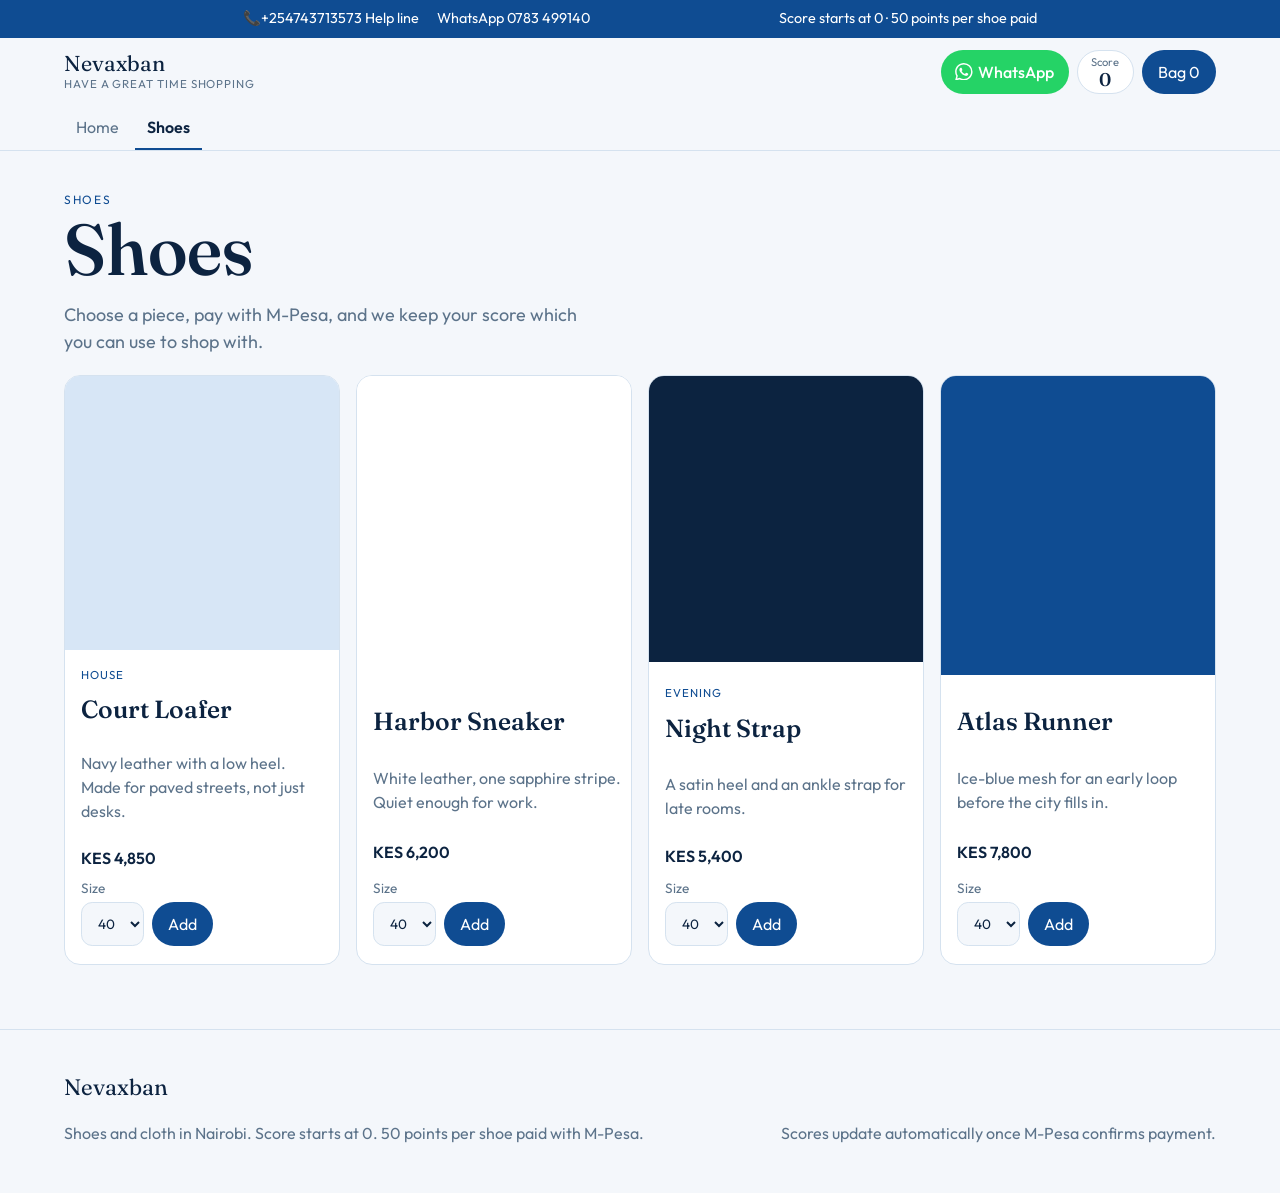
==== sneakers.html @ c4f387df "Add files via upload" ====
<!DOCTYPE html>
<html lang="en">
<head>
  <meta charset="utf-8" />
  <meta name="viewport" content="width=device-width, initial-scale=1" />
  <title>Shoes · Nevaxban</title>
  <meta name="description" content="Nevaxban — shoes in Nairobi. Pay with M-Pesa. Your score starts at 0." />
  <link rel="preconnect" href="https://fonts.googleapis.com" />
  <link rel="preconnect" href="https://fonts.gstatic.com" crossorigin />
  <link href="https://fonts.googleapis.com/css2?family=Fraunces:opsz,wght@9..144,560&family=Outfit:wght@400;500;600&display=swap" rel="stylesheet" />
  <link rel="stylesheet" href="styles.css" />
</head>
<body>
  <p class="banner">
    <a href="tel:+254743713573" style="color: inherit; text-decoration: none;">📞+254743713573 Help line</a>
    &nbsp;&nbsp;&nbsp;&nbsp;
    <a href="https://wa.me/254783499140" target="_blank" rel="noopener" style="color: inherit; text-decoration: none;">WhatsApp 0783 499140</a>
    &nbsp;&nbsp;&nbsp;&nbsp;&nbsp;&nbsp;&nbsp;&nbsp;&nbsp;&nbsp;&nbsp;&nbsp;&nbsp;&nbsp;&nbsp;&nbsp;&nbsp;&nbsp;&nbsp;&nbsp;&nbsp;&nbsp;&nbsp;&nbsp;&nbsp;&nbsp;&nbsp;&nbsp;&nbsp;&nbsp;&nbsp;&nbsp;&nbsp;&nbsp;&nbsp;&nbsp;&nbsp;&nbsp;&nbsp;&nbsp;&nbsp;&nbsp;&nbsp;&nbsp;&nbsp;&nbsp;&nbsp;&nbsp;&nbsp;&nbsp;&nbsp;&nbsp;&nbsp;&nbsp;&nbsp;&nbsp;&nbsp;&nbsp;&nbsp;&nbsp;&nbsp;
    Score starts at 0 · 50 points per shoe paid
  </p>
  <header class="header">
    <div class="bar">
      <a class="wordmark" href="index.html">Nevaxban<small>Have a great time shopping</small></a>
      <div class="actions">
        <a class="wa-btn" href="https://wa.me/254783499140" target="_blank" rel="noopener" aria-label="WhatsApp 0783 499140">
          <svg viewBox="0 0 24 24" aria-hidden="true" fill="currentColor"><path d="M17.472 14.382c-.297-.149-1.758-.867-2.03-.967-.273-.099-.471-.148-.67.15-.197.297-.767.966-.94 1.164-.173.199-.347.223-.644.075-.297-.15-1.255-.463-2.39-1.475-.883-.788-1.48-1.761-1.653-2.059-.173-.297-.018-.458.13-.606.134-.133.298-.347.446-.52.149-.174.198-.298.298-.497.099-.198.05-.371-.025-.52-.075-.149-.669-1.612-.916-2.207-.242-.579-.487-.5-.669-.51-.173-.008-.371-.01-.57-.01-.198 0-.52.074-.792.372-.272.297-1.04 1.016-1.04 2.479 0 1.462 1.065 2.875 1.213 3.074.149.198 2.096 3.2 5.077 4.487.709.306 1.262.489 1.694.625.712.227 1.36.195 1.871.118.571-.085 1.758-.719 2.006-1.413.248-.694.248-1.289.173-1.413-.074-.124-.272-.198-.57-.347m-5.421 7.403h-.004a9.87 9.87 0 01-5.031-1.378l-.361-.214-3.741.982.998-3.648-.235-.374a9.86 9.86 0 01-1.51-5.26c.001-5.45 4.436-9.884 9.888-9.884 2.64 0 5.122 1.03 6.988 2.898a9.825 9.825 0 012.893 6.994c-.003 5.45-4.435 9.884-9.885 9.884m8.413-18.297A11.815 11.815 0 0012.05 0C5.495 0 .16 5.335.157 11.892c0 2.096.547 4.142 1.588 5.945L.057 24l6.305-1.654a11.882 11.882 0 005.683 1.448h.005c6.554 0 11.89-5.335 11.893-11.893a11.821 11.821 0 00-3.48-8.413z"/></svg>
          WhatsApp
        </a>
        <a class="score-pill" href="index.html#score" aria-label="Credit score">
          <span>Score</span>
          <strong data-score>0</strong>
        </a>
        <button class="bag-btn" type="button" data-open-bag>Bag <span data-bag-count>0</span></button>
      </div>
    </div>
    <nav class="nav" aria-label="Shop">
      <a href="index.html">Home</a>
      <a href="sneakers.html" aria-current="page">Shoes</a>
    </nav>
  </header>

  <main class="wrap">
    <section class="section">
      <p class="kicker">Shoes</p>
      <h1>Shoes</h1>
      <p class="lede">Choose a piece, pay with M-Pesa, and we keep your score which you can use to shop with.</p>
      <div class="rail">
        <article class="card" data-id="shoe-court" data-name="Court Loafer" data-price="4850">
          <div class="plate tone-court" data-look="court"></div>
          <div class="card-body">
            <p class="badge">House</p>
            <h3>Court Loafer</h3>
            <p class="blurb">Navy leather with a low heel. Made for paved streets, not just desks.</p>
            <p class="price">KES 4,850</p>
            <div class="row">
              <label>Size
                <select aria-label="Size for Court Loafer">
                  <option>36</option><option>37</option><option>38</option><option>39</option>
                  <option selected>40</option><option>41</option><option>42</option><option>43</option>
                  <option>44</option><option>45</option>
                </select>
              </label>
              <button class="add" type="button" data-add>Add</button>
            </div>
          </div>
        </article>
        <article class="card" data-id="shoe-harbor" data-name="Harbor Sneaker" data-price="6200">
          <div class="plate tone-harbor" data-look="harbor"></div>
          <div class="card-body">
            <h3>Harbor Sneaker</h3>
            <p class="blurb">White leather, one sapphire stripe. Quiet enough for work.</p>
            <p class="price">KES 6,200</p>
            <div class="row">
              <label>Size
                <select aria-label="Size for Harbor Sneaker">
                  <option>36</option><option>37</option><option>38</option><option>39</option>
                  <option selected>40</option><option>41</option><option>42</option><option>43</option>
                  <option>44</option><option>45</option>
                </select>
              </label>
              <button class="add" type="button" data-add>Add</button>
            </div>
          </div>
        </article>
        <article class="card" data-id="shoe-night" data-name="Night Strap" data-price="5400">
          <div class="plate tone-night" data-look="night"></div>
          <div class="card-body">
            <p class="badge">Evening</p>
            <h3>Night Strap</h3>
            <p class="blurb">A satin heel and an ankle strap for late rooms.</p>
            <p class="price">KES 5,400</p>
            <div class="row">
              <label>Size
                <select aria-label="Size for Night Strap">
                  <option>36</option><option>37</option><option>38</option><option>39</option>
                  <option selected>40</option><option>41</option><option>42</option><option>43</option>
                  <option>44</option><option>45</option>
                </select>
              </label>
              <button class="add" type="button" data-add>Add</button>
            </div>
          </div>
        </article>
        <article class="card" data-id="shoe-atlas" data-name="Atlas Runner" data-price="7800">
          <div class="plate tone-atlas" data-look="atlas"></div>
          <div class="card-body">
            <h3>Atlas Runner</h3>
            <p class="blurb">Ice-blue mesh for an early loop before the city fills in.</p>
            <p class="price">KES 7,800</p>
            <div class="row">
              <label>Size
                <select aria-label="Size for Atlas Runner">
                  <option>36</option><option>37</option><option>38</option><option>39</option>
                  <option selected>40</option><option>41</option><option>42</option><option>43</option>
                  <option>44</option><option>45</option>
                </select>
              </label>
              <button class="add" type="button" data-add>Add</button>
            </div>
          </div>
        </article>
      </div>
    </section>
  </main>

  <footer class="footer">
    <div class="footer-inner">
      <div>
        <p class="wordmark">Nevaxban</p>
        <p class="muted">Shoes and cloth in Nairobi. Score starts at 0. 50 points per shoe paid with M-Pesa.</p>
      </div>
      <p class="muted">Scores update automatically once M-Pesa confirms payment.</p>
    </div>
  </footer>

  <div class="backdrop" id="backdrop" hidden data-close-bag></div>
  <aside class="drawer" id="drawer" hidden aria-label="Bag">
    <div class="drawer-head">
      <h2>Your bag</h2>
      <button class="ghost" type="button" data-close-bag>Close</button>
    </div>
    <div id="lines"></div>
    <form id="pay-form">
      <label>M-Pesa number
        <input id="phone" name="phone" inputmode="tel" autocomplete="tel" placeholder="0712 345 678" />
      </label>
      <p class="note" id="pay-note"></p>
      <button class="pay" type="submit">Pay with M-Pesa</button>
    </form>
  </aside>
  <script src="shop.js"></script>
</body>
</html>
---- styles.css ----
:root {
  --paper: #f4f7fb;
  --surface: #ffffff;
  --ink: #0c2340;
  --muted: #5c738a;
  --mist: #e7eef6;
  --line: #d5e2ef;
  --sapphire: #0f4c92;
  --ice: #d7e6f6;
  --sans: "Outfit", "Avenir Next", "Segoe UI", sans-serif;
  --display: "Fraunces", "Iowan Old Style", Palatino, Georgia, serif;
}

* { box-sizing: border-box; }

html { color-scheme: light; }

body {
  margin: 0;
  background: var(--paper);
  color: var(--ink);
  font-family: var(--sans);
  line-height: 1.5;
}

a { color: inherit; text-decoration: none; }

button, select, input { font: inherit; }

button { cursor: pointer; }

button:disabled { cursor: not-allowed; opacity: 0.45; }

:focus-visible {
  outline: 2px solid var(--sapphire);
  outline-offset: 2px;
}

.banner {
  margin: 0;
  background: var(--sapphire);
  color: var(--surface);
  text-align: center;
  font-size: 0.9rem;
  padding: 0.5rem 1rem;
}

.header {
  position: sticky;
  top: 0;
  z-index: 20;
  background: var(--paper);
  border-bottom: 1px solid var(--line);
}

.bar, .nav, .wrap, .footer-inner {
  width: min(72rem, calc(100% - 2rem));
  margin-inline: auto;
}

.bar {
  display: flex;
  align-items: center;
  justify-content: space-between;
  gap: 0.75rem;
  padding: 0.75rem 0;
}

.wordmark {
  font-family: var(--display);
  font-size: 1.35rem;
  line-height: 1;
}

.wordmark small {
  display: block;
  margin-top: 0.2rem;
  font-family: var(--sans);
  font-size: 0.72rem;
  letter-spacing: 0.08em;
  text-transform: uppercase;
  color: var(--muted);
}

.actions { display: flex; align-items: center; gap: 0.5rem; }

.score-pill, .bag-btn, .nav a, .add, .pay, .ghost {
  min-height: 2.75rem;
}

.score-pill {
  display: flex;
  flex-direction: column;
  align-items: center;
  justify-content: center;
  border: 1px solid var(--line);
  border-radius: 999px;
  padding: 0.15rem 0.85rem;
  background: var(--surface);
}

.score-pill span { font-size: 0.7rem; color: var(--muted); }

.score-pill strong {
  font-family: var(--display);
  font-size: 1.15rem;
  font-weight: 560;
  line-height: 1;
}

.bag-btn, .add, .pay {
  border: 0;
  border-radius: 999px;
  background: var(--sapphire);
  color: var(--surface);
}

.bag-btn { padding: 0 1rem; }

.bag-btn:hover, .add:hover, .pay:hover { background: var(--ink); }

.nav { display: flex; gap: 0.25rem; }

.nav a {
  display: inline-flex;
  align-items: center;
  padding: 0 0.75rem;
  border-bottom: 2px solid transparent;
  color: var(--muted);
}

.nav a[aria-current="page"] {
  color: var(--ink);
  border-color: var(--sapphire);
  font-weight: 600;
}

.hero {
  display: grid;
  gap: 2rem;
  align-items: center;
  padding: 2.5rem 0 1rem;
}

.kicker {
  margin: 0;
  font-size: 0.75rem;
  letter-spacing: 0.14em;
  text-transform: uppercase;
  color: var(--sapphire);
}

h1, h2, h3 { font-family: var(--display); font-weight: 560; }

h1 { margin: 0.4rem 0 0; font-size: clamp(3rem, 8vw, 4.5rem); line-height: 0.95; }

.lede { max-width: 34rem; font-size: 1.125rem; color: var(--muted); }

.hero-plates {
  display: grid;
  grid-template-columns: 1fr 1fr;
  overflow: hidden;
  border: 1px solid var(--line);
  border-radius: 1rem;
}

.score-panel {
  margin-top: 1.5rem;
  padding: 1.25rem;
  border: 1px solid var(--line);
  border-radius: 1rem;
  background: var(--surface);
  display: grid;
  gap: 0.35rem;
}

.score-panel strong {
  font-family: var(--display);
  font-size: 3rem;
  line-height: 1;
}

.section { padding: 2.5rem 0 1rem; }

.section h2 { margin: 0; font-size: 2rem; }

.rail {
  display: grid;
  gap: 1rem;
  margin-top: 1.25rem;
}

.card {
  display: grid;
  background: var(--surface);
  border: 1px solid var(--line);
  border-radius: 1rem;
  overflow: hidden;
}

.plate {
  aspect-ratio: 1;
  color: var(--ink);
}

.plate svg { width: 100%; height: 100%; display: block; }

.tone-court, .tone-atelier { background: var(--ice); }
.tone-harbor { background: var(--surface); }
.tone-indigo { background: var(--mist); }
.tone-night, .tone-rail { background: var(--ink); color: var(--ice); }
.tone-atlas, .tone-breeze { background: var(--sapphire); color: var(--ice); }
.tone-atelier { color: var(--sapphire); }

.card-body { padding: 1rem 1rem 1.1rem; display: grid; gap: 0.45rem; }

.badge {
  margin: 0;
  justify-self: start;
  font-size: 0.72rem;
  letter-spacing: 0.08em;
  text-transform: uppercase;
  color: var(--sapphire);
}

.card h3 { margin: 0; font-size: 1.55rem; }

.blurb, .muted { color: var(--muted); }

.price { margin: 0; font-weight: 600; }

.row { display: flex; gap: 0.5rem; align-items: end; }

label { display: grid; gap: 0.25rem; font-size: 0.85rem; color: var(--muted); }

select, input {
  min-height: 2.75rem;
  border: 1px solid var(--line);
  border-radius: 0.7rem;
  background: var(--paper);
  color: var(--ink);
  padding: 0 0.75rem;
}

.add { padding: 0 1rem; }

.footer { margin-top: 3rem; border-top: 1px solid var(--line); }

.footer-inner {
  display: flex;
  flex-direction: column;
  gap: 0.75rem;
  padding: 1.5rem 0 2rem;
}

.footer .wordmark { font-size: 1.4rem; }

.backdrop {
  position: fixed;
  inset: 0;
  background: rgb(12 35 64 / 0.4);
  z-index: 30;
}

.drawer {
  position: fixed;
  z-index: 40;
  top: 0;
  right: 0;
  height: 100%;
  width: min(24rem, 100%);
  background: var(--paper);
  border-left: 1px solid var(--line);
  padding: 1rem;
  display: flex;
  flex-direction: column;
  gap: 1rem;
  overflow: auto;
}

.drawer-head, .line, .line-actions {
  display: flex;
  align-items: center;
  justify-content: space-between;
  gap: 0.5rem;
}

.ghost {
  border: 1px solid var(--line);
  background: var(--surface);
  border-radius: 999px;
  padding: 0 0.9rem;
}

.line {
  padding: 0.75rem 0;
  border-bottom: 1px solid var(--line);
}

.line p { margin: 0.15rem 0; }

.qty {
  width: 2.25rem;
  height: 2.25rem;
  border-radius: 999px;
  border: 1px solid var(--line);
  background: var(--surface);
}

.pay { width: 100%; }

.note { min-height: 1.25rem; font-size: 0.9rem; }

[hidden] { display: none !important; }

@media (min-width: 720px) {
  .hero { grid-template-columns: 1.1fr 0.9fr; padding-top: 4rem; }
  .rail { grid-template-columns: 1fr 1fr; }
  .footer-inner { flex-direction: row; align-items: end; justify-content: space-between; }
}

@media (min-width: 1040px) {
  .rail { grid-template-columns: 1fr 1fr 1fr 1fr; }
}

@media (prefers-reduced-motion: reduce) {
  * { scroll-behavior: auto !important; transition: none !important; }
}.wa-btn {
  display: inline-flex;
  align-items: center;
  gap: 0.35rem;
  min-height: 2.75rem;
  padding: 0 0.9rem;
  border-radius: 999px;
  background: #25d366;
  color: #fff;
  font-weight: 500;
}

.wa-btn svg { width: 1.1rem; height: 1.1rem; flex-shrink: 0; }
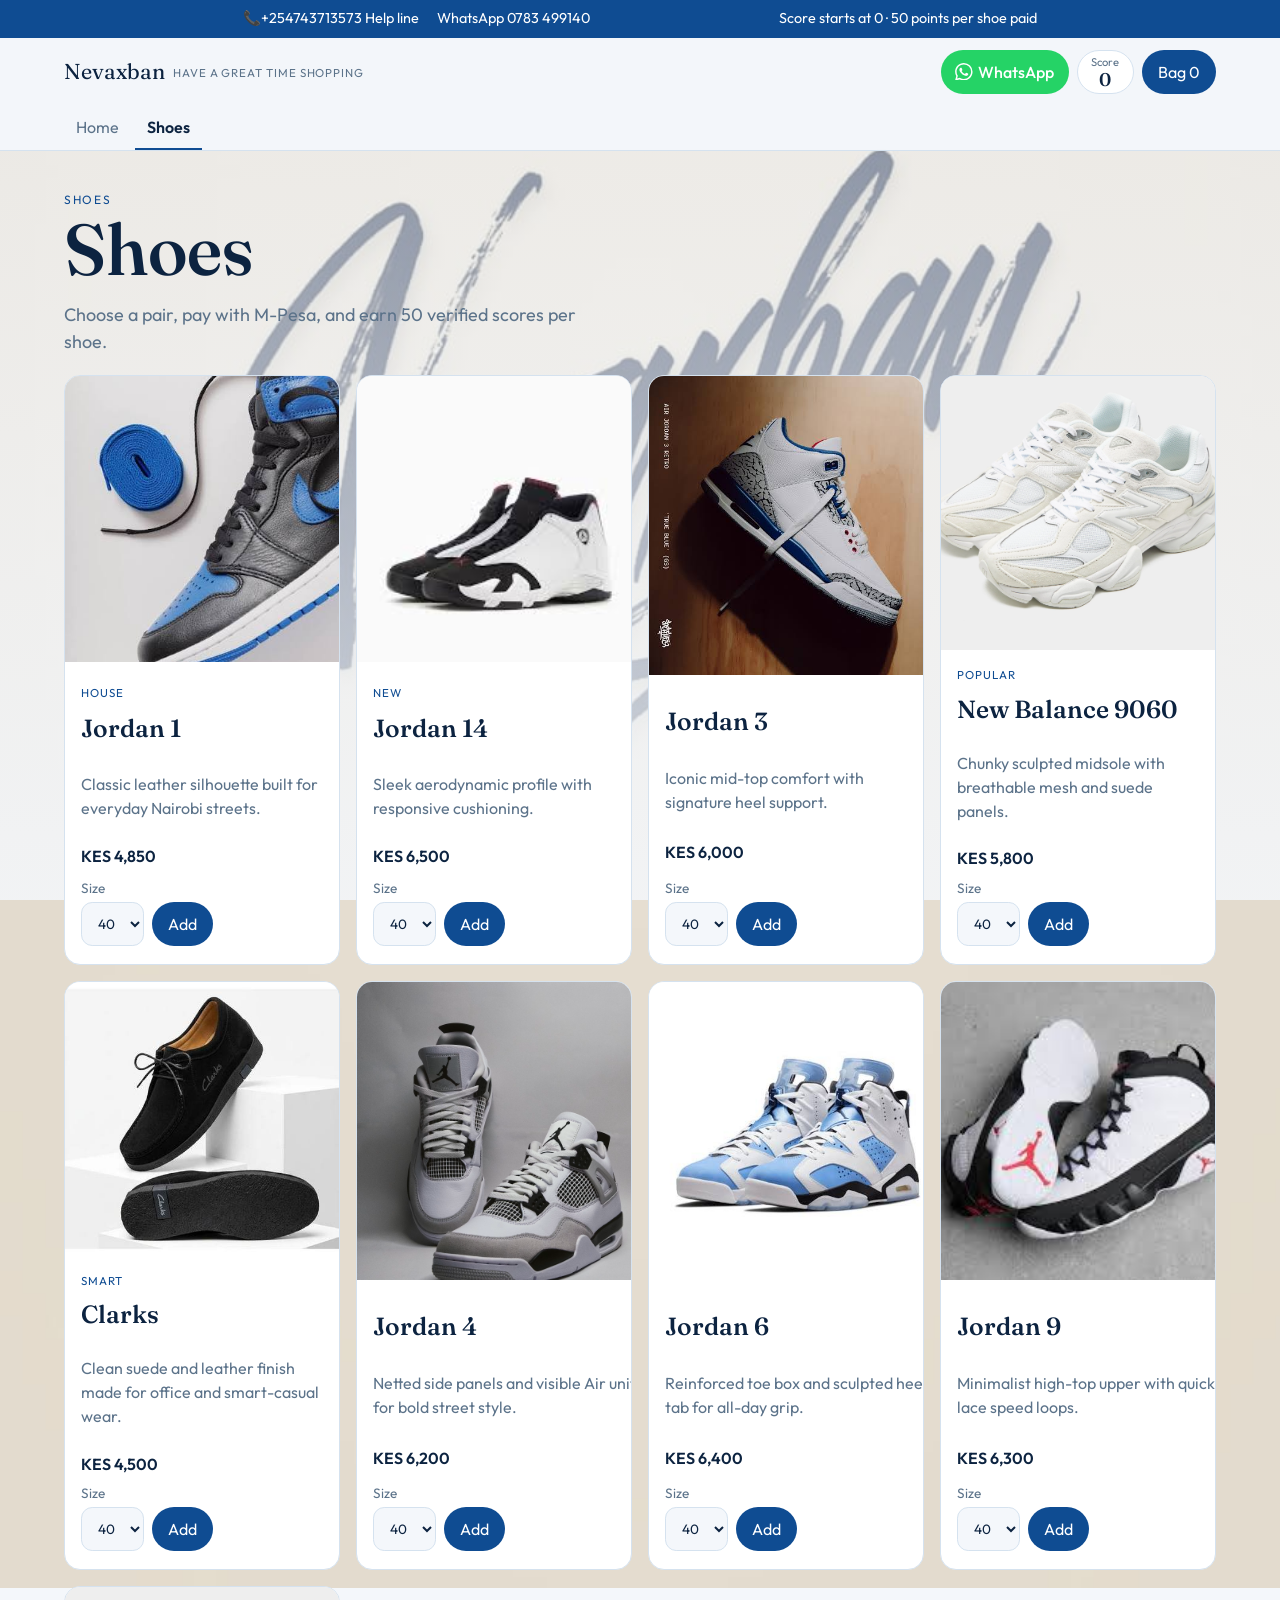
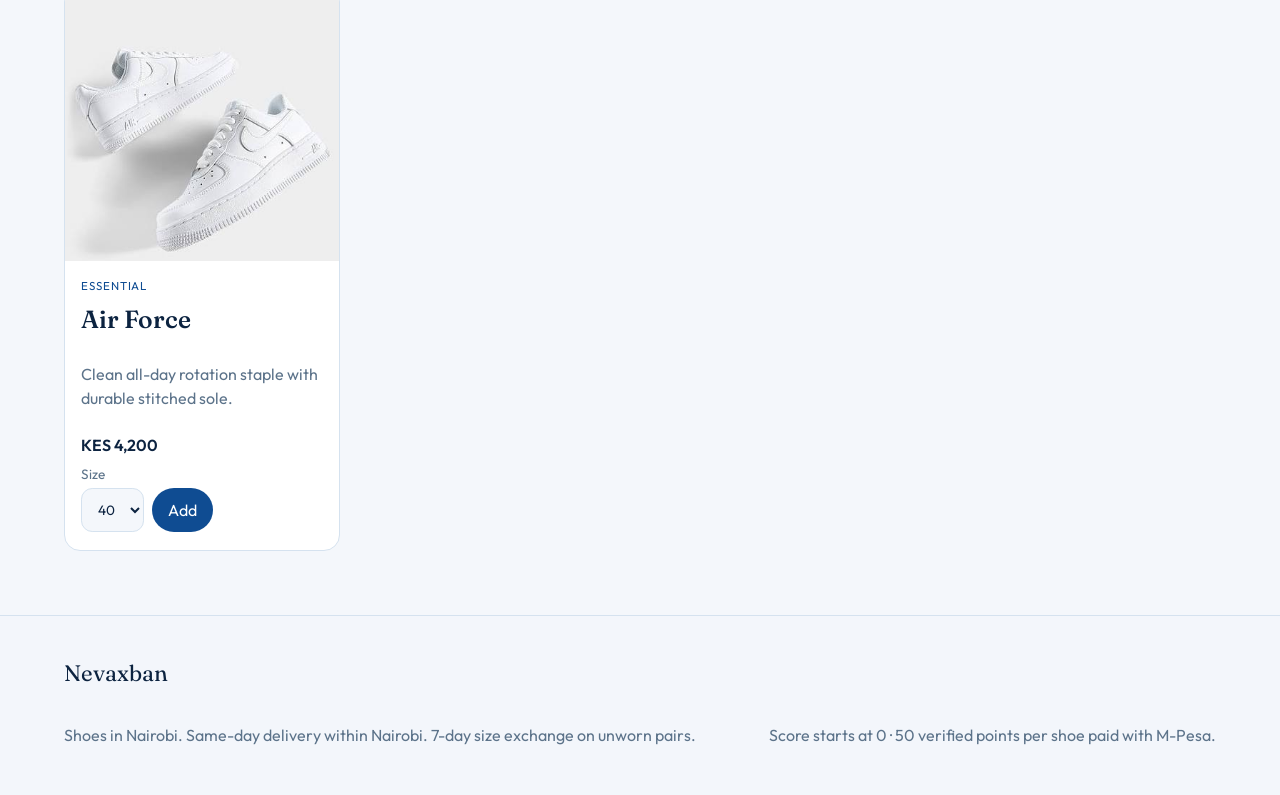
==== commit 505fe46a: "Add files via upload" ====
--- a/sneakers.html
+++ b/sneakers.html
@@ -3,7 +3,9 @@
 <head>
   <meta charset="utf-8" />
   <meta name="viewport" content="width=device-width, initial-scale=1" />
-  <title>Shoes · Nevaxban</title>
+  <title>Shoes ·Nevaxban</title>
+      </a>
+
   <meta name="description" content="Nevaxban — shoes in Nairobi. Pay with M-Pesa. Your score starts at 0." />
   <link rel="preconnect" href="https://fonts.googleapis.com" />
   <link rel="preconnect" href="https://fonts.gstatic.com" crossorigin />
@@ -43,82 +45,212 @@
     <section class="section">
       <p class="kicker">Shoes</p>
       <h1>Shoes</h1>
-      <p class="lede">Choose a piece, pay with M-Pesa, and we keep your score which you can use to shop with.</p>
+      <p class="lede">Choose a pair, pay with M-Pesa, and earn 50 verified scores per shoe.</p>
       <div class="rail">
-        <article class="card" data-id="shoe-court" data-name="Court Loafer" data-price="4850">
-          <div class="plate tone-court" data-look="court"></div>
+
+        <!-- 1. Jordan 1 -->
+        <article class="card" data-id="shoe-jordan1" data-name="Jordan 1" data-price="4850">
+          <div class="plate tone-court" data-look="court">
+            <img src="images/jordan1.jpg" alt="Jordan 1" />
+          </div>
           <div class="card-body">
             <p class="badge">House</p>
-            <h3>Court Loafer</h3>
-            <p class="blurb">Navy leather with a low heel. Made for paved streets, not just desks.</p>
+            <h3>Jordan 1</h3>
+            <p class="blurb">Classic leather silhouette built for everyday Nairobi streets.</p>
             <p class="price">KES 4,850</p>
             <div class="row">
               <label>Size
-                <select aria-label="Size for Court Loafer">
-                  <option>36</option><option>37</option><option>38</option><option>39</option>
-                  <option selected>40</option><option>41</option><option>42</option><option>43</option>
-                  <option>44</option><option>45</option>
-                </select>
-              </label>
-              <button class="add" type="button" data-add>Add</button>
-            </div>
-          </div>
-        </article>
-        <article class="card" data-id="shoe-harbor" data-name="Harbor Sneaker" data-price="6200">
-          <div class="plate tone-harbor" data-look="harbor"></div>
-          <div class="card-body">
-            <h3>Harbor Sneaker</h3>
-            <p class="blurb">White leather, one sapphire stripe. Quiet enough for work.</p>
+                <select aria-label="Size for Jordan 1">
+                  <option>36</option><option>37</option><option>38</option><option>39</option>
+                  <option selected>40</option><option>41</option><option>42</option><option>43</option>
+                  <option>44</option><option>45</option>
+                </select>
+              </label>
+              <button class="add" type="button" data-add>Add</button>
+            </div>
+          </div>
+        </article>
+
+        <!-- 2. Jordan 14 -->
+        <article class="card" data-id="shoe-jordan14" data-name="Jordan 14" data-price="6500">
+          <div class="plate tone-night" data-look="night">
+            <img src="images/jordan14.jpg" alt="Jordan 14" />
+          </div>
+          <div class="card-body">
+            <p class="badge">New</p>
+            <h3>Jordan 14</h3>
+            <p class="blurb">Sleek aerodynamic profile with responsive cushioning.</p>
+            <p class="price">KES 6,500</p>
+            <div class="row">
+              <label>Size
+                <select aria-label="Size for Jordan 14">
+                  <option>36</option><option>37</option><option>38</option><option>39</option>
+                  <option selected>40</option><option>41</option><option>42</option><option>43</option>
+                  <option>44</option><option>45</option>
+                </select>
+              </label>
+              <button class="add" type="button" data-add>Add</button>
+            </div>
+          </div>
+        </article>
+
+        <!-- 3. Jordan 3 -->
+        <article class="card" data-id="shoe-jordan3" data-name="Jordan 3" data-price="6000">
+          <div class="plate tone-harbor" data-look="harbor">
+            <img src="images/jordan3.jpg" alt="Jordan 3" />
+          </div>
+          <div class="card-body">
+            <h3>Jordan 3</h3>
+            <p class="blurb">Iconic mid-top comfort with signature heel support.</p>
+            <p class="price">KES 6,000</p>
+            <div class="row">
+              <label>Size
+                <select aria-label="Size for Jordan 3">
+                  <option>36</option><option>37</option><option>38</option><option>39</option>
+                  <option selected>40</option><option>41</option><option>42</option><option>43</option>
+                  <option>44</option><option>45</option>
+                </select>
+              </label>
+              <button class="add" type="button" data-add>Add</button>
+            </div>
+          </div>
+        </article>
+
+        <!-- 4. New Balance 9060 -->
+        <article class="card" data-id="shoe-nb9060" data-name="New Balance 9060" data-price="5800">
+          <div class="plate tone-atlas" data-look="atlas">
+            <img src="images/nb9060.jpg" alt="New Balance 9060" />
+          </div>
+          <div class="card-body">
+            <p class="badge">Popular</p>
+            <h3>New Balance 9060</h3>
+            <p class="blurb">Chunky sculpted midsole with breathable mesh and suede panels.</p>
+            <p class="price">KES 5,800</p>
+            <div class="row">
+              <label>Size
+                <select aria-label="Size for New Balance 9060">
+                  <option>36</option><option>37</option><option>38</option><option>39</option>
+                  <option selected>40</option><option>41</option><option>42</option><option>43</option>
+                  <option>44</option><option>45</option>
+                </select>
+              </label>
+              <button class="add" type="button" data-add>Add</button>
+            </div>
+          </div>
+        </article>
+
+        <!-- 5. Clarks -->
+        <article class="card" data-id="shoe-clarks" data-name="Clarks" data-price="4500">
+          <div class="plate tone-indigo" data-look="indigo">
+            <img src="images/clarks.jpg" alt="Clarks" />
+          </div>
+          <div class="card-body">
+            <p class="badge">Smart</p>
+            <h3>Clarks</h3>
+            <p class="blurb">Clean suede and leather finish made for office and smart-casual wear.</p>
+            <p class="price">KES 4,500</p>
+            <div class="row">
+              <label>Size
+                <select aria-label="Size for Clarks">
+                  <option>36</option><option>37</option><option>38</option><option>39</option>
+                  <option selected>40</option><option>41</option><option>42</option><option>43</option>
+                  <option>44</option><option>45</option>
+                </select>
+              </label>
+              <button class="add" type="button" data-add>Add</button>
+            </div>
+          </div>
+        </article>
+
+        <!-- 6. Jordan 4 -->
+        <article class="card" data-id="shoe-jordan4" data-name="Jordan 4" data-price="6200">
+          <div class="plate tone-court" data-look="court">
+            <img src="images/jordan4.jpg" alt="Jordan 4" />
+          </div>
+          <div class="card-body">
+            <h3>Jordan 4</h3>
+            <p class="blurb">Netted side panels and visible Air unit for bold street style.</p>
             <p class="price">KES 6,200</p>
             <div class="row">
               <label>Size
-                <select aria-label="Size for Harbor Sneaker">
-                  <option>36</option><option>37</option><option>38</option><option>39</option>
-                  <option selected>40</option><option>41</option><option>42</option><option>43</option>
-                  <option>44</option><option>45</option>
-                </select>
-              </label>
-              <button class="add" type="button" data-add>Add</button>
-            </div>
-          </div>
-        </article>
-        <article class="card" data-id="shoe-night" data-name="Night Strap" data-price="5400">
-          <div class="plate tone-night" data-look="night"></div>
-          <div class="card-body">
-            <p class="badge">Evening</p>
-            <h3>Night Strap</h3>
-            <p class="blurb">A satin heel and an ankle strap for late rooms.</p>
-            <p class="price">KES 5,400</p>
-            <div class="row">
-              <label>Size
-                <select aria-label="Size for Night Strap">
-                  <option>36</option><option>37</option><option>38</option><option>39</option>
-                  <option selected>40</option><option>41</option><option>42</option><option>43</option>
-                  <option>44</option><option>45</option>
-                </select>
-              </label>
-              <button class="add" type="button" data-add>Add</button>
-            </div>
-          </div>
-        </article>
-        <article class="card" data-id="shoe-atlas" data-name="Atlas Runner" data-price="7800">
-          <div class="plate tone-atlas" data-look="atlas"></div>
-          <div class="card-body">
-            <h3>Atlas Runner</h3>
-            <p class="blurb">Ice-blue mesh for an early loop before the city fills in.</p>
-            <p class="price">KES 7,800</p>
-            <div class="row">
-              <label>Size
-                <select aria-label="Size for Atlas Runner">
-                  <option>36</option><option>37</option><option>38</option><option>39</option>
-                  <option selected>40</option><option>41</option><option>42</option><option>43</option>
-                  <option>44</option><option>45</option>
-                </select>
-              </label>
-              <button class="add" type="button" data-add>Add</button>
-            </div>
-          </div>
-        </article>
+                <select aria-label="Size for Jordan 4">
+                  <option>36</option><option>37</option><option>38</option><option>39</option>
+                  <option selected>40</option><option>41</option><option>42</option><option>43</option>
+                  <option>44</option><option>45</option>
+                </select>
+              </label>
+              <button class="add" type="button" data-add>Add</button>
+            </div>
+          </div>
+        </article>
+
+        <!-- 7. Jordan 6 -->
+        <article class="card" data-id="shoe-jordan6" data-name="Jordan 6" data-price="6400">
+          <div class="plate tone-night" data-look="night">
+            <img src="images/jordan6.jpg" alt="Jordan 6" />
+          </div>
+          <div class="card-body">
+            <h3>Jordan 6</h3>
+            <p class="blurb">Reinforced toe box and sculpted heel tab for all-day grip.</p>
+            <p class="price">KES 6,400</p>
+            <div class="row">
+              <label>Size
+                <select aria-label="Size for Jordan 6">
+                  <option>36</option><option>37</option><option>38</option><option>39</option>
+                  <option selected>40</option><option>41</option><option>42</option><option>43</option>
+                  <option>44</option><option>45</option>
+                </select>
+              </label>
+              <button class="add" type="button" data-add>Add</button>
+            </div>
+          </div>
+        </article>
+
+        <!-- 8. Jordan 9 -->
+        <article class="card" data-id="shoe-jordan9" data-name="Jordan 9" data-price="6300">
+          <div class="plate tone-harbor" data-look="harbor">
+            <img src="images/jordan9.jpg" alt="Jordan 9" />
+          </div>
+          <div class="card-body">
+            <h3>Jordan 9</h3>
+            <p class="blurb">Minimalist high-top upper with quick-lace speed loops.</p>
+            <p class="price">KES 6,300</p>
+            <div class="row">
+              <label>Size
+                <select aria-label="Size for Jordan 9">
+                  <option>36</option><option>37</option><option>38</option><option>39</option>
+                  <option selected>40</option><option>41</option><option>42</option><option>43</option>
+                  <option>44</option><option>45</option>
+                </select>
+              </label>
+              <button class="add" type="button" data-add>Add</button>
+            </div>
+          </div>
+        </article>
+
+        <!-- 9. Air Force -->
+        <article class="card" data-id="shoe-airforce" data-name="Air Force" data-price="4200">
+          <div class="plate tone-breeze" data-look="breeze">
+            <img src="images/airforce.jpg" alt="Air Force" />
+          </div>
+          <div class="card-body">
+            <p class="badge">Essential</p>
+            <h3>Air Force</h3>
+            <p class="blurb">Clean all-day rotation staple with durable stitched sole.</p>
+            <p class="price">KES 4,200</p>
+            <div class="row">
+              <label>Size
+                <select aria-label="Size for Air Force">
+                  <option>36</option><option>37</option><option>38</option><option>39</option>
+                  <option selected>40</option><option>41</option><option>42</option><option>43</option>
+                  <option>44</option><option>45</option>
+                </select>
+              </label>
+              <button class="add" type="button" data-add>Add</button>
+            </div>
+          </div>
+        </article>
+
       </div>
     </section>
   </main>
@@ -127,9 +259,9 @@
     <div class="footer-inner">
       <div>
         <p class="wordmark">Nevaxban</p>
-        <p class="muted">Shoes and cloth in Nairobi. Score starts at 0. 50 points per shoe paid with M-Pesa.</p>
+        <p class="muted">Shoes in Nairobi. Same-day delivery within Nairobi. 7-day size exchange on unworn pairs.</p>
       </div>
-      <p class="muted">Scores update automatically once M-Pesa confirms payment.</p>
+      <p class="muted">Score starts at 0 · 50 verified points per shoe paid with M-Pesa.</p>
     </div>
   </footer>
 
--- a/styles.css
+++ b/styles.css
@@ -17,10 +17,21 @@
 
 body {
   margin: 0;
-  background: var(--paper);
+  background-color: var(--paper);
+  background-image: linear-gradient(rgba(244, 247, 251, 0.45), rgba(244, 247, 251, 0.85)), url("images/wallpaper.jpg");
+  background-size: cover;
+  background-position: center;
+  background-repeat: no-repeat;
+  background-attachment: scroll;
   color: var(--ink);
   font-family: var(--sans);
   line-height: 1.5;
+}
+
+@media (min-width: 720px) {
+  body {
+    background-attachment: fixed;
+  }
 }
 
 a { color: inherit; text-decoration: none; }
@@ -49,7 +60,8 @@
   position: sticky;
   top: 0;
   z-index: 20;
-  background: var(--paper);
+  background: rgba(244, 247, 251, 0.94);
+  backdrop-filter: blur(8px);
   border-bottom: 1px solid var(--line);
 }
 
@@ -203,7 +215,12 @@
   color: var(--ink);
 }
 
-.plate svg { width: 100%; height: 100%; display: block; }
+.plate svg, .plate img {
+  width: 100%;
+  height: 100%;
+  object-fit: cover;
+  display: block;
+}
 
 .tone-court, .tone-atelier { background: var(--ice); }
 .tone-harbor { background: var(--surface); }
@@ -244,7 +261,11 @@
 
 .add { padding: 0 1rem; }
 
-.footer { margin-top: 3rem; border-top: 1px solid var(--line); }
+.footer {
+  margin-top: 3rem;
+  border-top: 1px solid var(--line);
+  background: rgba(244, 247, 251, 0.94);
+}
 
 .footer-inner {
   display: flex;
@@ -325,7 +346,9 @@
 
 @media (prefers-reduced-motion: reduce) {
   * { scroll-behavior: auto !important; transition: none !important; }
-}.wa-btn {
+}
+
+.wa-btn {
   display: inline-flex;
   align-items: center;
   gap: 0.35rem;
@@ -337,4 +360,17 @@
   font-weight: 500;
 }
 
-.wa-btn svg { width: 1.1rem; height: 1.1rem; flex-shrink: 0; }+.wa-btn svg { width: 1.1rem; height: 1.1rem; flex-shrink: 0; }
+.wordmark {
+  display: inline-flex;
+  align-items: center;
+  gap: 0.5rem;
+}
+
+.brand-logo {
+  height: 4.6rem;
+  width: auto;
+  object-fit: contain;
+  filter: invert(1);
+  mix-blend-mode: multiply;
+}
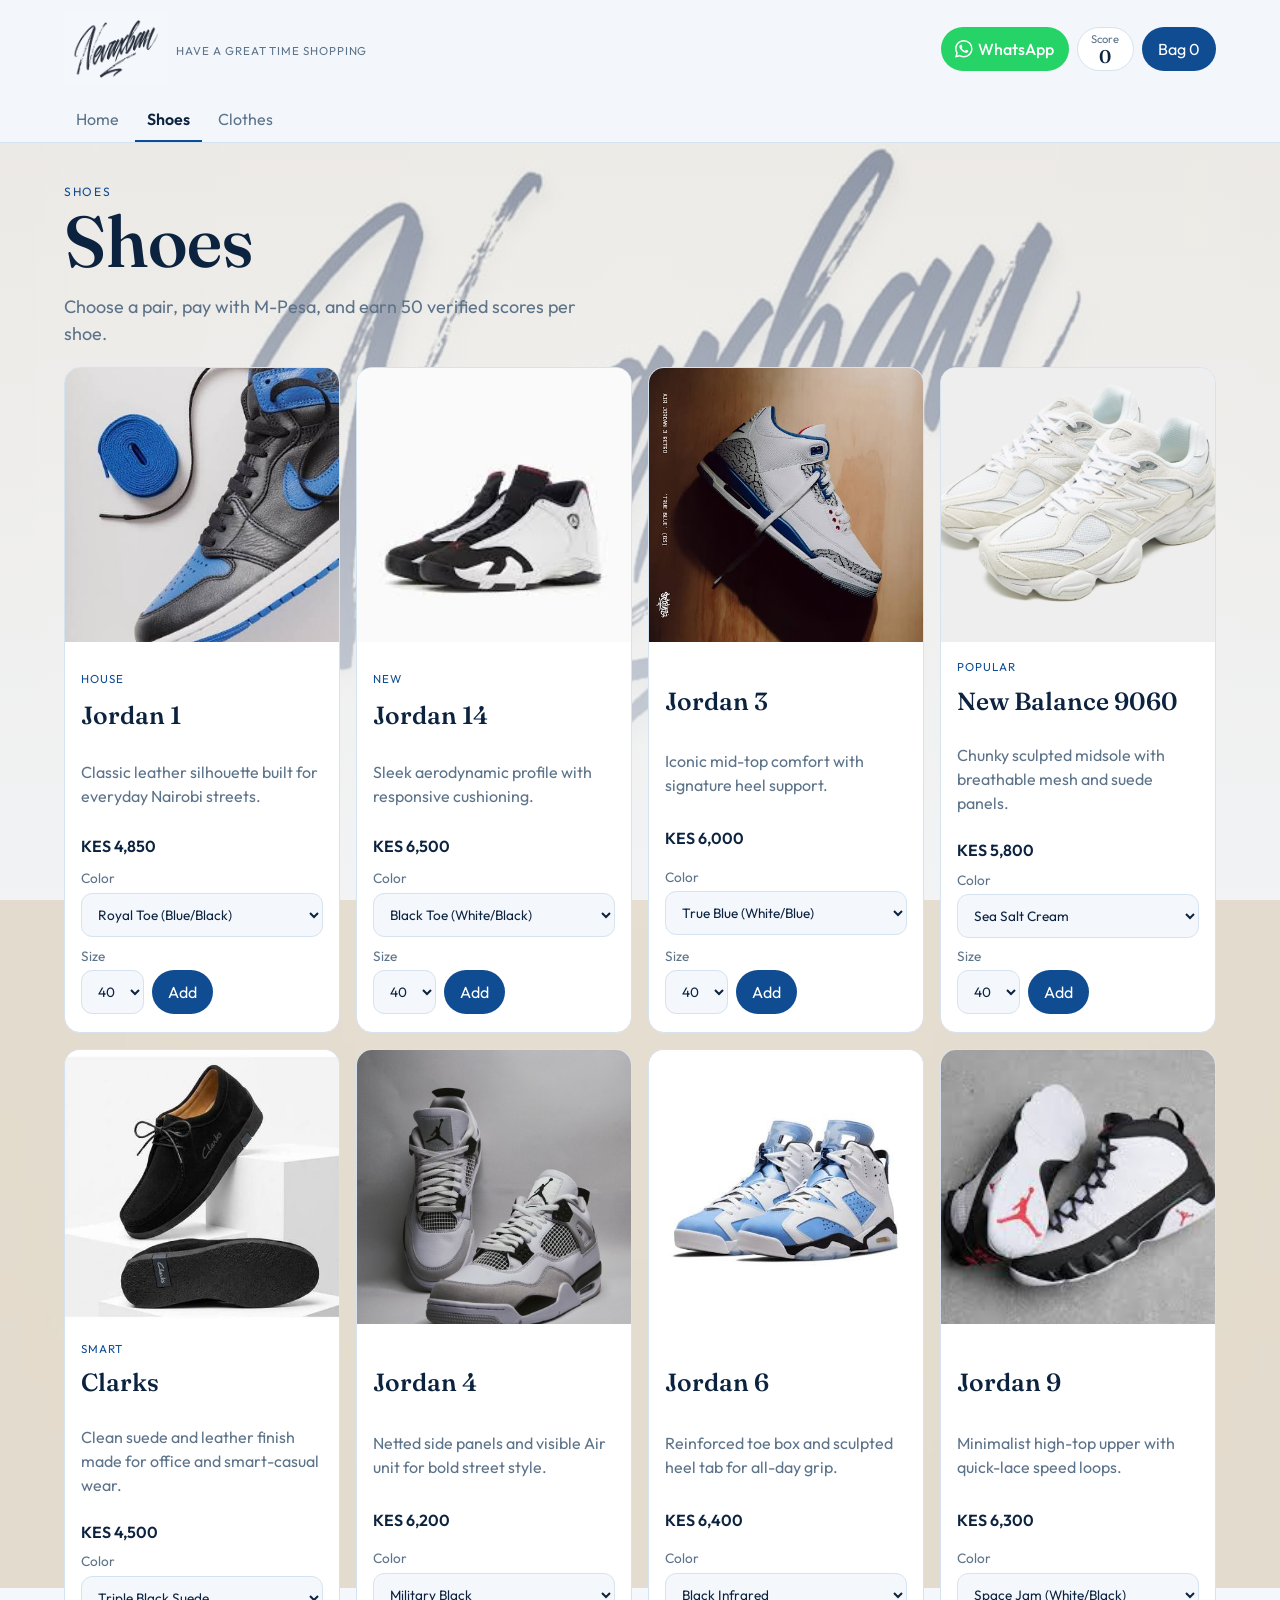
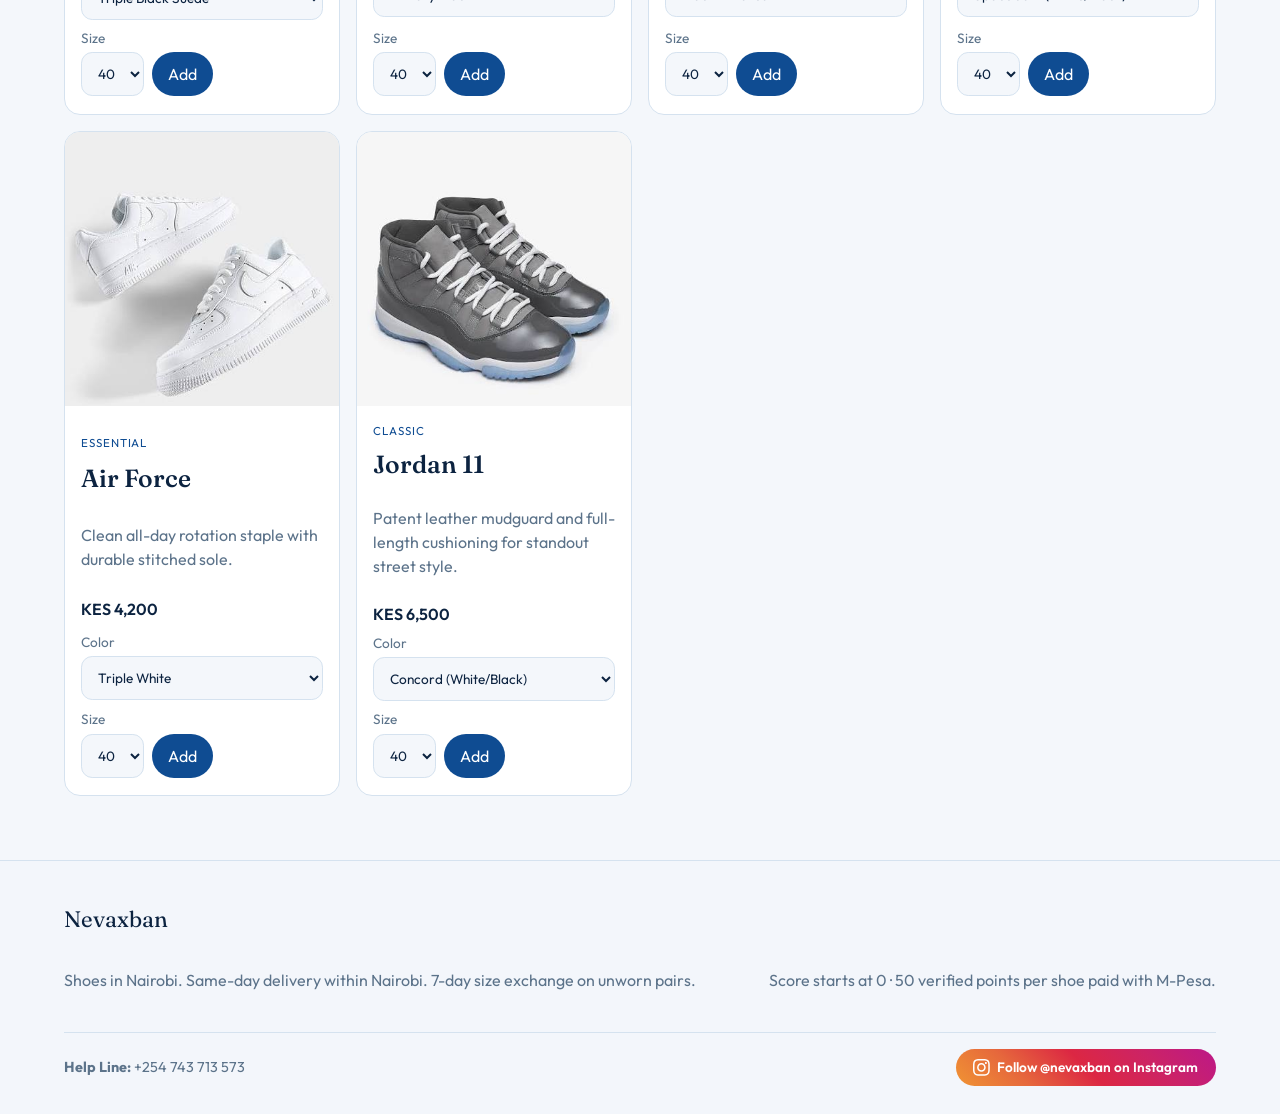
==== commit 6defad42: "Add files via upload" ====
--- a/sneakers.html
+++ b/sneakers.html
@@ -3,9 +3,7 @@
 <head>
   <meta charset="utf-8" />
   <meta name="viewport" content="width=device-width, initial-scale=1" />
-  <title>Shoes ·Nevaxban</title>
-      </a>
-
+  <title>Shoes · Nevaxban</title>
   <meta name="description" content="Nevaxban — shoes in Nairobi. Pay with M-Pesa. Your score starts at 0." />
   <link rel="preconnect" href="https://fonts.googleapis.com" />
   <link rel="preconnect" href="https://fonts.gstatic.com" crossorigin />
@@ -13,16 +11,12 @@
   <link rel="stylesheet" href="styles.css" />
 </head>
 <body>
-  <p class="banner">
-    <a href="tel:+254743713573" style="color: inherit; text-decoration: none;">📞+254743713573 Help line</a>
-    &nbsp;&nbsp;&nbsp;&nbsp;
-    <a href="https://wa.me/254783499140" target="_blank" rel="noopener" style="color: inherit; text-decoration: none;">WhatsApp 0783 499140</a>
-    &nbsp;&nbsp;&nbsp;&nbsp;&nbsp;&nbsp;&nbsp;&nbsp;&nbsp;&nbsp;&nbsp;&nbsp;&nbsp;&nbsp;&nbsp;&nbsp;&nbsp;&nbsp;&nbsp;&nbsp;&nbsp;&nbsp;&nbsp;&nbsp;&nbsp;&nbsp;&nbsp;&nbsp;&nbsp;&nbsp;&nbsp;&nbsp;&nbsp;&nbsp;&nbsp;&nbsp;&nbsp;&nbsp;&nbsp;&nbsp;&nbsp;&nbsp;&nbsp;&nbsp;&nbsp;&nbsp;&nbsp;&nbsp;&nbsp;&nbsp;&nbsp;&nbsp;&nbsp;&nbsp;&nbsp;&nbsp;&nbsp;&nbsp;&nbsp;&nbsp;&nbsp;
-    Score starts at 0 · 50 points per shoe paid
-  </p>
   <header class="header">
     <div class="bar">
-      <a class="wordmark" href="index.html">Nevaxban<small>Have a great time shopping</small></a>
+      <a class="wordmark" href="index.html">
+        <img src="images/logo.jpg" alt="Nevaxban Logo" class="brand-logo" />
+        <span><small>Have a great time shopping</small></span>
+      </a>
       <div class="actions">
         <a class="wa-btn" href="https://wa.me/254783499140" target="_blank" rel="noopener" aria-label="WhatsApp 0783 499140">
           <svg viewBox="0 0 24 24" aria-hidden="true" fill="currentColor"><path d="M17.472 14.382c-.297-.149-1.758-.867-2.03-.967-.273-.099-.471-.148-.67.15-.197.297-.767.966-.94 1.164-.173.199-.347.223-.644.075-.297-.15-1.255-.463-2.39-1.475-.883-.788-1.48-1.761-1.653-2.059-.173-.297-.018-.458.13-.606.134-.133.298-.347.446-.52.149-.174.198-.298.298-.497.099-.198.05-.371-.025-.52-.075-.149-.669-1.612-.916-2.207-.242-.579-.487-.5-.669-.51-.173-.008-.371-.01-.57-.01-.198 0-.52.074-.792.372-.272.297-1.04 1.016-1.04 2.479 0 1.462 1.065 2.875 1.213 3.074.149.198 2.096 3.2 5.077 4.487.709.306 1.262.489 1.694.625.712.227 1.36.195 1.871.118.571-.085 1.758-.719 2.006-1.413.248-.694.248-1.289.173-1.413-.074-.124-.272-.198-.57-.347m-5.421 7.403h-.004a9.87 9.87 0 01-5.031-1.378l-.361-.214-3.741.982.998-3.648-.235-.374a9.86 9.86 0 01-1.51-5.26c.001-5.45 4.436-9.884 9.888-9.884 2.64 0 5.122 1.03 6.988 2.898a9.825 9.825 0 012.893 6.994c-.003 5.45-4.435 9.884-9.885 9.884m8.413-18.297A11.815 11.815 0 0012.05 0C5.495 0 .16 5.335.157 11.892c0 2.096.547 4.142 1.588 5.945L.057 24l6.305-1.654a11.882 11.882 0 005.683 1.448h.005c6.554 0 11.89-5.335 11.893-11.893a11.821 11.821 0 00-3.48-8.413z"/></svg>
@@ -38,6 +32,7 @@
     <nav class="nav" aria-label="Shop">
       <a href="index.html">Home</a>
       <a href="sneakers.html" aria-current="page">Shoes</a>
+       <a href="clothes.html">Clothes</a>
     </nav>
   </header>
 
@@ -241,6 +236,29 @@
             <div class="row">
               <label>Size
                 <select aria-label="Size for Air Force">
+                  <option>36</option><option>37</option><option>38</option><option>39</option>
+                  <option selected>40</option><option>41</option><option>42</option><option>43</option>
+                  <option>44</option><option>45</option>
+                </select>
+              </label>
+              <button class="add" type="button" data-add>Add</button>
+            </div>
+          </div>
+        </article>
+
+        <!-- 10. Jordan 11 -->
+        <article class="card" data-id="shoe-jordan11" data-name="Jordan 11" data-price="6500">
+          <div class="plate tone-night" data-look="night">
+            <img src="images/jordan11.jpg" alt="Jordan 11" />
+          </div>
+          <div class="card-body">
+            <p class="badge">Classic</p>
+            <h3>Jordan 11</h3>
+            <p class="blurb">Patent leather mudguard and full-length cushioning for standout street style.</p>
+            <p class="price">KES 6,500</p>
+            <div class="row">
+              <label>Size
+                <select aria-label="Size for Jordan 11">
                   <option>36</option><option>37</option><option>38</option><option>39</option>
                   <option selected>40</option><option>41</option><option>42</option><option>43</option>
                   <option>44</option><option>45</option>
@@ -262,6 +280,13 @@
         <p class="muted">Shoes in Nairobi. Same-day delivery within Nairobi. 7-day size exchange on unworn pairs.</p>
       </div>
       <p class="muted">Score starts at 0 · 50 verified points per shoe paid with M-Pesa.</p>
+    </div>
+    <div class="wrap footer-social-bar">
+      <a href="tel:+254743713573" class="muted"><strong>Help Line:</strong> +254 743 713 573</a>
+      <a class="ig-link" href="https://www.instagram.com/nevaxban/" target="_blank" rel="noopener">
+        <svg viewBox="0 0 24 24" fill="currentColor" aria-hidden="true"><path d="M12 2.163c3.204 0 3.584.012 4.85.07 3.252.148 4.771 1.691 4.919 4.919.058 1.265.069 1.645.069 4.849 0 3.205-.012 3.584-.069 4.849-.149 3.225-1.664 4.771-4.919 4.919-1.266.058-1.644.07-4.85.07-3.204 0-3.584-.012-4.849-.07-3.26-.149-4.771-1.699-4.919-4.92-.058-1.265-.07-1.644-.07-4.849 0-3.204.013-3.583.07-4.849.149-3.227 1.664-4.771 4.919-4.919 1.266-.057 1.645-.069 4.849-.069zm0-2.163c-3.259 0-3.667.014-4.947.072-4.358.2-6.78 2.618-6.98 6.98-.059 1.281-.073 1.689-.073 4.948 0 3.259.014 3.668.072 4.948.2 4.358 2.618 6.78 6.98 6.98 1.281.058 1.689.072 4.948.072 3.259 0 3.668-.014 4.948-.072 4.354-.2 6.782-2.618 6.979-6.98.059-1.28.073-1.689.073-4.948 0-3.259-.014-3.667-.072-4.947-.196-4.354-2.617-6.78-6.979-6.98-1.281-.059-1.69-.073-4.949-.073zm0 5.838c-3.403 0-6.162 2.759-6.162 6.162s2.759 6.163 6.162 6.163 6.162-2.759 6.162-6.163c0-3.403-2.759-6.162-6.162-6.162zm0 10.162c-2.209 0-4-1.79-4-4 0-2.209 1.791-4 4-4s4 1.791 4 4c0 2.21-1.791 4-4 4zm6.406-11.845c-.796 0-1.441.645-1.441 1.44s.645 1.44 1.441 1.44c.795 0 1.439-.645 1.439-1.44s-.644-1.44-1.439-1.44z"/></svg>
+        Follow @nevaxban on Instagram
+      </a>
     </div>
   </footer>
 
--- a/styles.css
+++ b/styles.css
@@ -12,7 +12,6 @@
 }
 
 * { box-sizing: border-box; }
-
 html { color-scheme: light; }
 
 body {
@@ -29,31 +28,17 @@
 }
 
 @media (min-width: 720px) {
-  body {
-    background-attachment: fixed;
-  }
+  body { background-attachment: fixed; }
 }
 
 a { color: inherit; text-decoration: none; }
-
 button, select, input { font: inherit; }
-
 button { cursor: pointer; }
-
 button:disabled { cursor: not-allowed; opacity: 0.45; }
 
 :focus-visible {
   outline: 2px solid var(--sapphire);
   outline-offset: 2px;
-}
-
-.banner {
-  margin: 0;
-  background: var(--sapphire);
-  color: var(--surface);
-  text-align: center;
-  font-size: 0.9rem;
-  padding: 0.5rem 1rem;
 }
 
 .header {
@@ -79,9 +64,20 @@
 }
 
 .wordmark {
+  display: inline-flex;
+  align-items: center;
+  gap: 0.5rem;
   font-family: var(--display);
   font-size: 1.35rem;
   line-height: 1;
+}
+
+.brand-logo {
+  height: 4.6rem;
+  width: auto;
+  object-fit: contain;
+  filter: invert(1);
+  mix-blend-mode: multiply;
 }
 
 .wordmark small {
@@ -95,10 +91,7 @@
 }
 
 .actions { display: flex; align-items: center; gap: 0.5rem; }
-
-.score-pill, .bag-btn, .nav a, .add, .pay, .ghost {
-  min-height: 2.75rem;
-}
+.score-pill, .bag-btn, .nav a, .add, .pay, .ghost { min-height: 2.75rem; }
 
 .score-pill {
   display: flex;
@@ -112,7 +105,6 @@
 }
 
 .score-pill span { font-size: 0.7rem; color: var(--muted); }
-
 .score-pill strong {
   font-family: var(--display);
   font-size: 1.15rem;
@@ -128,11 +120,9 @@
 }
 
 .bag-btn { padding: 0 1rem; }
-
 .bag-btn:hover, .add:hover, .pay:hover { background: var(--ink); }
 
 .nav { display: flex; gap: 0.25rem; }
-
 .nav a {
   display: inline-flex;
   align-items: center;
@@ -163,9 +153,7 @@
 }
 
 h1, h2, h3 { font-family: var(--display); font-weight: 560; }
-
 h1 { margin: 0.4rem 0 0; font-size: clamp(3rem, 8vw, 4.5rem); line-height: 0.95; }
-
 .lede { max-width: 34rem; font-size: 1.125rem; color: var(--muted); }
 
 .hero-plates {
@@ -193,13 +181,13 @@
 }
 
 .section { padding: 2.5rem 0 1rem; }
-
 .section h2 { margin: 0; font-size: 2rem; }
 
 .rail {
   display: grid;
   gap: 1rem;
   margin-top: 1.25rem;
+  align-items: stretch;
 }
 
 .card {
@@ -211,7 +199,9 @@
 }
 
 .plate {
-  aspect-ratio: 1;
+  aspect-ratio: 1 / 1;
+  overflow: hidden;
+  position: relative;
   color: var(--ink);
 }
 
@@ -219,6 +209,7 @@
   width: 100%;
   height: 100%;
   object-fit: cover;
+  object-position: center;
   display: block;
 }
 
@@ -241,12 +232,23 @@
 }
 
 .card h3 { margin: 0; font-size: 1.55rem; }
-
 .blurb, .muted { color: var(--muted); }
-
 .price { margin: 0; font-weight: 600; }
 
-.row { display: flex; gap: 0.5rem; align-items: end; }
+.row {
+  display: flex;
+  flex-wrap: wrap;
+  gap: 0.5rem;
+  align-items: end;
+}
+
+.card .color-label {
+  flex: 1 1 100%;
+}
+
+.card .color-label select {
+  width: 100%;
+}
 
 label { display: grid; gap: 0.25rem; font-size: 0.85rem; color: var(--muted); }
 
@@ -271,10 +273,39 @@
   display: flex;
   flex-direction: column;
   gap: 0.75rem;
-  padding: 1.5rem 0 2rem;
+  padding: 1.5rem 0 1rem;
 }
 
 .footer .wordmark { font-size: 1.4rem; }
+
+.footer-social-bar {
+  margin-top: 0.5rem;
+  padding: 1rem 0 1.75rem;
+  border-top: 1px solid var(--line);
+  display: flex;
+  flex-wrap: wrap;
+  align-items: center;
+  justify-content: space-between;
+  gap: 0.75rem;
+  font-size: 0.9rem;
+}
+
+.ig-link {
+  display: inline-flex;
+  align-items: center;
+  gap: 0.45rem;
+  padding: 0.5rem 1.1rem;
+  border-radius: 999px;
+  background: linear-gradient(45deg, #f09433 0%, #e6683c 25%, #dc2743 50%, #cc2366 75%, #bc1888 100%);
+  color: #ffffff;
+  font-weight: 600;
+  font-size: 0.85rem;
+}
+
+.ig-link svg {
+  width: 1.05rem;
+  height: 1.05rem;
+}
 
 .backdrop {
   position: fixed;
@@ -329,9 +360,7 @@
 }
 
 .pay { width: 100%; }
-
 .note { min-height: 1.25rem; font-size: 0.9rem; }
-
 [hidden] { display: none !important; }
 
 @media (min-width: 720px) {
@@ -361,16 +390,115 @@
 }
 
 .wa-btn svg { width: 1.1rem; height: 1.1rem; flex-shrink: 0; }
-.wordmark {
+
+/* Mobile Screen Polish + 2-Column Shoe Grid */
+@media (max-width: 600px) {
+  .bar { flex-wrap: wrap; gap: 0.5rem; }
+  .brand-logo { height: 2.8rem; }
+  .wordmark small { display: none; }
+  .actions { gap: 0.35rem; }
+  .wa-btn { padding: 0 0.65rem; font-size: 0.85rem; }
+  .score-pill { padding: 0.1rem 0.65rem; }
+  .bag-btn { padding: 0 0.75rem; font-size: 0.85rem; }
+
+  #check-score-form { flex-wrap: wrap; }
+  #check-score-form input,
+  #check-score-form button { width: 100%; flex: 1 1 100%; }
+
+  .rail {
+    grid-template-columns: repeat(2, minmax(0, 1fr));
+    gap: 0.65rem;
+  }
+
+  .card-body { padding: 0.75rem; gap: 0.35rem; }
+  .card h3 { font-size: 1.15rem; }
+  .blurb { font-size: 0.8rem; line-height: 1.35; }
+  .price { font-size: 0.95rem; }
+  .row { flex-direction: column; align-items: stretch; gap: 0.4rem; }
+  select, .add { width: 100%; min-height: 2.4rem; }
+}
+/* Clothes Coming Soon Editorial Showcase */
+.clothes-showcase {
+  margin-top: 2.25rem;
+  padding: 3.25rem 1.75rem;
+  border-radius: 1.5rem;
+  background: linear-gradient(155deg, rgba(255, 255, 255, 0.96) 0%, rgba(215, 230, 246, 0.92) 100%);
+  border: 1px solid var(--line);
+  text-align: center;
+  box-shadow: 0 20px 44px rgba(12, 35, 64, 0.1);
+}
+
+.capsule-pill {
+  display: inline-block;
+  padding: 0.38rem 1rem;
+  border-radius: 999px;
+  background: var(--sapphire);
+  color: #ffffff;
+  font-size: 0.74rem;
+  font-weight: 600;
+  letter-spacing: 0.14em;
+  text-transform: uppercase;
+}
+
+.clothes-showcase h1 {
+  margin: 0.9rem 0 0;
+  font-size: clamp(2.8rem, 6.5vw, 4.6rem);
+  line-height: 0.98;
+}
+
+.clothes-showcase h1 span {
+  color: var(--sapphire);
+}
+
+.clothes-lede {
+  max-width: 38rem;
+  margin: 1.1rem auto 0;
+  font-size: 1.08rem;
+  color: var(--muted);
+}
+
+.clothes-actions {
+  display: flex;
+  flex-wrap: wrap;
+  justify-content: center;
+  gap: 0.75rem;
+  margin-top: 1.75rem;
+}
+
+.clothes-btn-primary, .clothes-btn-secondary {
   display: inline-flex;
   align-items: center;
-  gap: 0.5rem;
-}
-
-.brand-logo {
-  height: 4.6rem;
-  width: auto;
-  object-fit: contain;
-  filter: invert(1);
-  mix-blend-mode: multiply;
-}
+  justify-content: center;
+  padding: 0 1.5rem;
+  font-weight: 600;
+}
+
+.capsule-grid {
+  display: grid;
+  gap: 1rem;
+  margin-top: 2.75rem;
+  text-align: left;
+}
+
+.capsule-card {
+  background: var(--surface);
+  border: 1px solid var(--line);
+  border-radius: 1rem;
+  padding: 1.25rem;
+  display: grid;
+  gap: 0.4rem;
+}
+
+.capsule-card h3 {
+  margin: 0.15rem 0;
+  font-size: 1.35rem;
+}
+
+.capsule-card p {
+  margin: 0;
+}
+
+@media (min-width: 720px) {
+  .clothes-showcase { padding: 4rem 3rem; }
+  .capsule-grid { grid-template-columns: repeat(3, 1fr); }
+}
